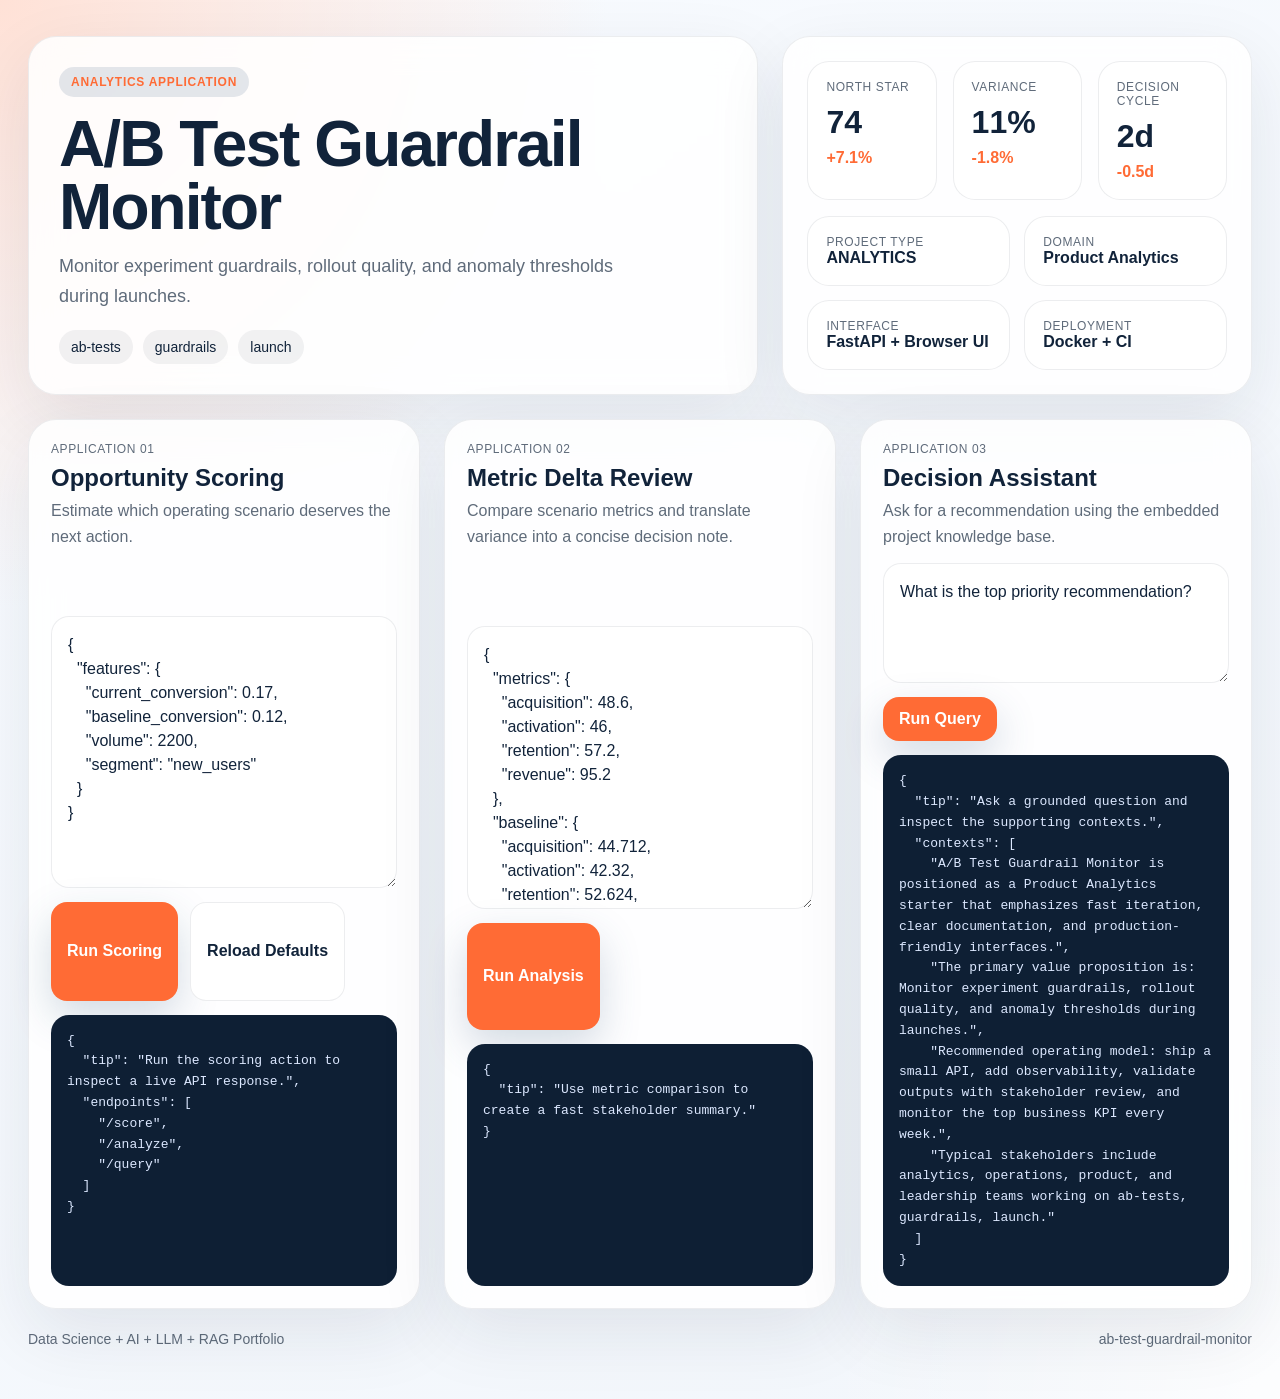
==== src/app/web/index.html @ 6996dd02 "Publish production-ready portfolio project" ====
<!doctype html>
        <html lang="en">
        <head>
          <meta charset="utf-8">
          <meta name="viewport" content="width=device-width, initial-scale=1">
          <title>A/B Test Guardrail Monitor</title>
          <link rel="stylesheet" href="./styles.css">
          <style>:root { --accent: #ff6b35; }</style>
        </head>
        <body>
          <div class="page">
            <section class="hero">
              <div class="panel hero-copy">
                <span class="eyebrow">Analytics Application</span>
                <h1 id="project-title">A/B Test Guardrail Monitor</h1>
                <p id="project-summary" class="lead">Monitor experiment guardrails, rollout quality, and anomaly thresholds during launches.</p>
                <ul id="project-tags" class="tag-list">
                  <li>ab-tests</li><li>guardrails</li><li>launch</li>
                </ul>
              </div>
              <div class="panel hero-side">
                <div class="metric-grid">
                  <article class='card'><span>North Star</span><strong>74</strong><em>+7.1%</em></article>
<article class='card'><span>Variance</span><strong>11%</strong><em>-1.8%</em></article>
<article class='card'><span>Decision Cycle</span><strong>2d</strong><em>-0.5d</em></article>
                </div>
                <div class="mini-grid">
                  <article class='mini-card'><span>Project Type</span><strong>ANALYTICS</strong></article><article class='mini-card'><span>Domain</span><strong>Product Analytics</strong></article><article class='mini-card'><span>Interface</span><strong>FastAPI + Browser UI</strong></article><article class='mini-card'><span>Deployment</span><strong>Docker + CI</strong></article>
                </div>
              </div>
            </section>
            <section class="app-grid">
              <article class="panel module">
                <div class="module-header">
                  <span>Application 01</span>
                  <h2>Opportunity Scoring</h2>
                  <p>Estimate which operating scenario deserves the next action.</p>
                </div>
                <textarea id="score-input"></textarea>
                <div class="button-row">
                  <button id="run-score">Run Scoring</button>
                  <button id="load-defaults" class="secondary" type="button">Reload Defaults</button>
                </div>
                <pre id="score-output"></pre>
              </article>
              <article class="panel module">
                <div class="module-header">
                  <span>Application 02</span>
                  <h2>Metric Delta Review</h2>
                  <p>Compare scenario metrics and translate variance into a concise decision note.</p>
                </div>
                <textarea id="analyze-input"></textarea>
                <div class="button-row">
                  <button id="run-analyze">Run Analysis</button>
                </div>
                <pre id="analyze-output"></pre>
              </article>
              <article class="panel module">
                <div class="module-header">
                  <span>Application 03</span>
                  <h2>Decision Assistant</h2>
                  <p>Ask for a recommendation using the embedded project knowledge base.</p>
                </div>
                <textarea id="query-input" class="query-input"></textarea>
                <div class="button-row">
                  <button id="run-query">Run Query</button>
                </div>
                <pre id="query-output"></pre>
              </article>
            </section>
            <footer class="footer">
              <span>Data Science + AI + LLM + RAG Portfolio</span>
              <span>ab-test-guardrail-monitor</span>
            </footer>
          </div>
          <script id="bootstrap-data" type="application/json">{"project": {"slug": "ab-test-guardrail-monitor", "title": "A/B Test Guardrail Monitor", "project_type": "analytics", "domain": "Product Analytics", "summary": "Monitor experiment guardrails, rollout quality, and anomaly thresholds during launches.", "tags": ["ab-tests", "guardrails", "launch"]}, "sample_features": {"current_conversion": 0.17, "baseline_conversion": 0.12, "volume": 2200, "segment": "new_users"}, "sample_metrics": {"acquisition": 48.6, "activation": 46.0, "retention": 57.2, "revenue": 95.2}, "sample_query": "What is the top priority recommendation?", "knowledge_base": ["A/B Test Guardrail Monitor is positioned as a Product Analytics starter that emphasizes fast iteration, clear documentation, and production-friendly interfaces.", "The primary value proposition is: Monitor experiment guardrails, rollout quality, and anomaly thresholds during launches.", "Recommended operating model: ship a small API, add observability, validate outputs with stakeholder review, and monitor the top business KPI every week.", "Typical stakeholders include analytics, operations, product, and leadership teams working on ab-tests, guardrails, launch."], "dashboard_metrics": [{"label": "North Star", "value": "74", "delta": "+7.1%"}, {"label": "Variance", "value": "11%", "delta": "-1.8%"}, {"label": "Decision Cycle", "value": "2d", "delta": "-0.5d"}]}</script>
          <script src="./app.js"></script>
        </body>
        </html>
---- src/app/web/styles.css ----
:root {
  --accent: #3d5a80;
  --accent-soft: rgba(61, 90, 128, 0.14);
  --bg: #f2f6fb;
  --card: rgba(255, 255, 255, 0.86);
  --line: rgba(16, 32, 51, 0.08);
  --ink: #11233a;
  --muted: #5f6b7a;
  --success: #2a9d8f;
}
* { box-sizing: border-box; }
html, body { margin: 0; min-height: 100%; }
body {
  font-family: "Avenir Next", "Segoe UI", sans-serif;
  color: var(--ink);
  background:
    radial-gradient(circle at top left, color-mix(in srgb, var(--accent) 20%, white), transparent 32%),
    radial-gradient(circle at bottom right, rgba(255,255,255,0.82), transparent 24%),
    linear-gradient(145deg, #f8fbff, var(--bg));
}
.page {
  max-width: 1320px;
  margin: 0 auto;
  padding: 36px 28px 52px;
}
.hero {
  display: grid;
  grid-template-columns: 1.4fr 0.9fr;
  gap: 24px;
  margin-bottom: 24px;
}
.panel {
  background: var(--card);
  border: 1px solid var(--line);
  border-radius: 28px;
  box-shadow: 0 24px 70px rgba(17, 35, 58, 0.09);
  backdrop-filter: blur(16px);
}
.hero-copy {
  padding: 30px;
}
.eyebrow {
  display: inline-flex;
  align-items: center;
  gap: 8px;
  padding: 8px 12px;
  background: var(--accent-soft);
  color: var(--accent);
  border-radius: 999px;
  text-transform: uppercase;
  letter-spacing: 0.06em;
  font-size: 12px;
  font-weight: 700;
}
h1 {
  margin: 16px 0 14px;
  font-size: clamp(2.2rem, 5vw, 4rem);
  line-height: 0.98;
  letter-spacing: -0.03em;
}
.lead {
  font-size: 18px;
  line-height: 1.65;
  color: var(--muted);
  max-width: 60ch;
  margin: 0;
}
.tag-list {
  display: flex;
  flex-wrap: wrap;
  gap: 10px;
  list-style: none;
  margin: 18px 0 0;
  padding: 0;
}
.tag-list li {
  padding: 9px 12px;
  border-radius: 999px;
  background: rgba(17, 35, 58, 0.06);
  color: var(--ink);
  font-size: 14px;
}
.hero-side {
  padding: 24px;
  display: grid;
  gap: 16px;
  align-content: space-between;
}
.metric-grid {
  display: grid;
  grid-template-columns: repeat(3, minmax(0, 1fr));
  gap: 16px;
}
.metric-card,
.mini-card,
.card {
  background: white;
  border: 1px solid var(--line);
  border-radius: 22px;
  padding: 18px;
}
.metric-card span,
.card span,
.mini-card span,
.module-header span {
  display: block;
  color: var(--muted);
  text-transform: uppercase;
  letter-spacing: 0.05em;
  font-size: 12px;
}
.metric-card strong,
.card strong {
  display: block;
  font-size: 32px;
  margin-top: 10px;
}
.metric-card em,
.card em {
  display: inline-block;
  margin-top: 8px;
  font-style: normal;
  color: var(--accent);
  font-weight: 700;
}
.mini-grid {
  display: grid;
  grid-template-columns: repeat(2, minmax(0, 1fr));
  gap: 14px;
}
.app-grid {
  display: grid;
  grid-template-columns: repeat(3, minmax(0, 1fr));
  gap: 24px;
}
.module {
  padding: 22px;
  display: grid;
  gap: 14px;
}
.module-header h2 {
  margin: 8px 0 6px;
  font-size: 24px;
}
.module-header p {
  margin: 0;
  color: var(--muted);
  line-height: 1.6;
}
textarea, input, button {
  font: inherit;
}
textarea {
  width: 100%;
  min-height: 220px;
  resize: vertical;
  border: 1px solid var(--line);
  border-radius: 18px;
  padding: 16px;
  background: rgba(255,255,255,0.92);
  color: var(--ink);
  line-height: 1.5;
}
.query-input {
  min-height: 120px;
}
button {
  border: 0;
  border-radius: 16px;
  background: var(--accent);
  color: white;
  padding: 13px 16px;
  font-weight: 700;
  cursor: pointer;
  box-shadow: 0 16px 40px rgba(61, 90, 128, 0.22);
}
button.secondary {
  background: white;
  color: var(--ink);
  border: 1px solid var(--line);
  box-shadow: none;
}
.button-row {
  display: flex;
  gap: 12px;
  flex-wrap: wrap;
}
pre {
  margin: 0;
  white-space: pre-wrap;
  word-break: break-word;
  background: #0e1f34;
  color: #dce8ff;
  border-radius: 18px;
  padding: 16px;
  min-height: 180px;
  font-size: 13px;
  line-height: 1.6;
  overflow: auto;
}
.footer {
  display: flex;
  justify-content: space-between;
  margin-top: 22px;
  color: var(--muted);
  font-size: 14px;
}
@media (max-width: 1080px) {
  .hero, .app-grid { grid-template-columns: 1fr; }
  .metric-grid { grid-template-columns: 1fr; }
}
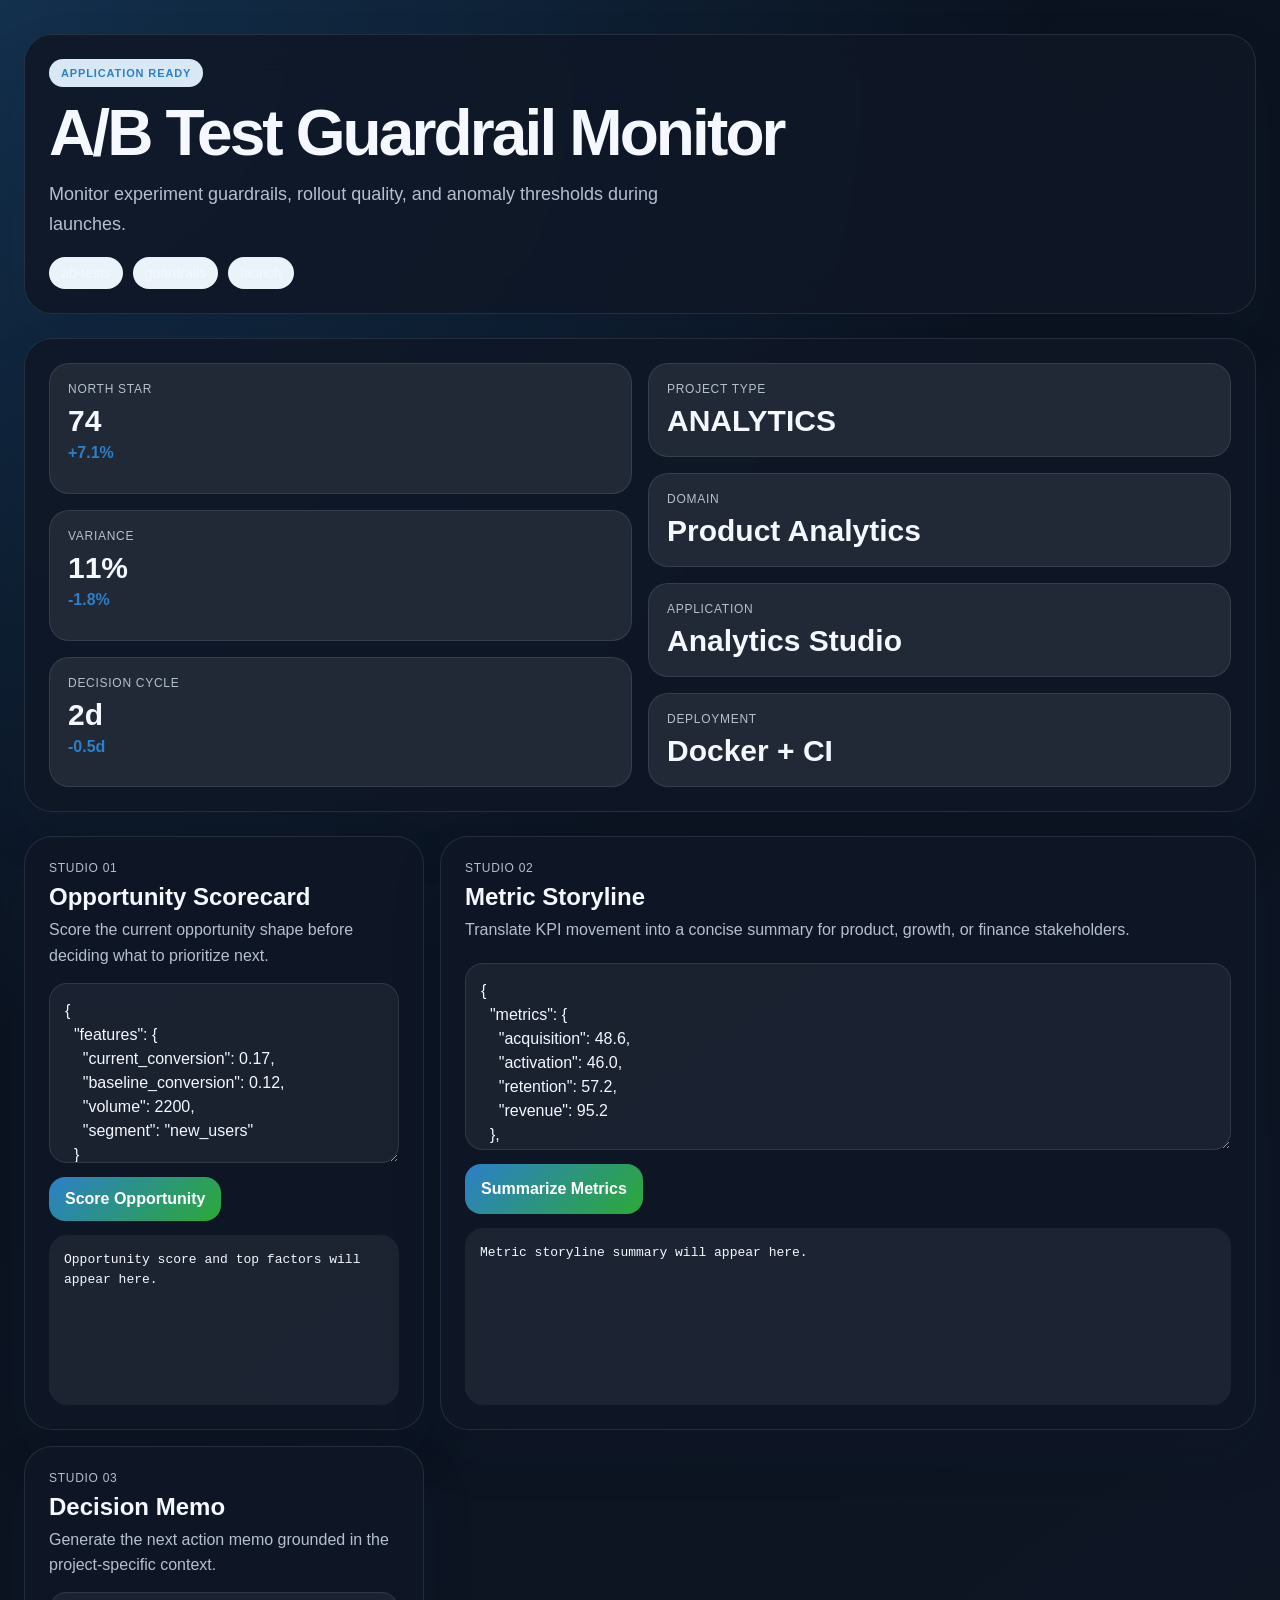
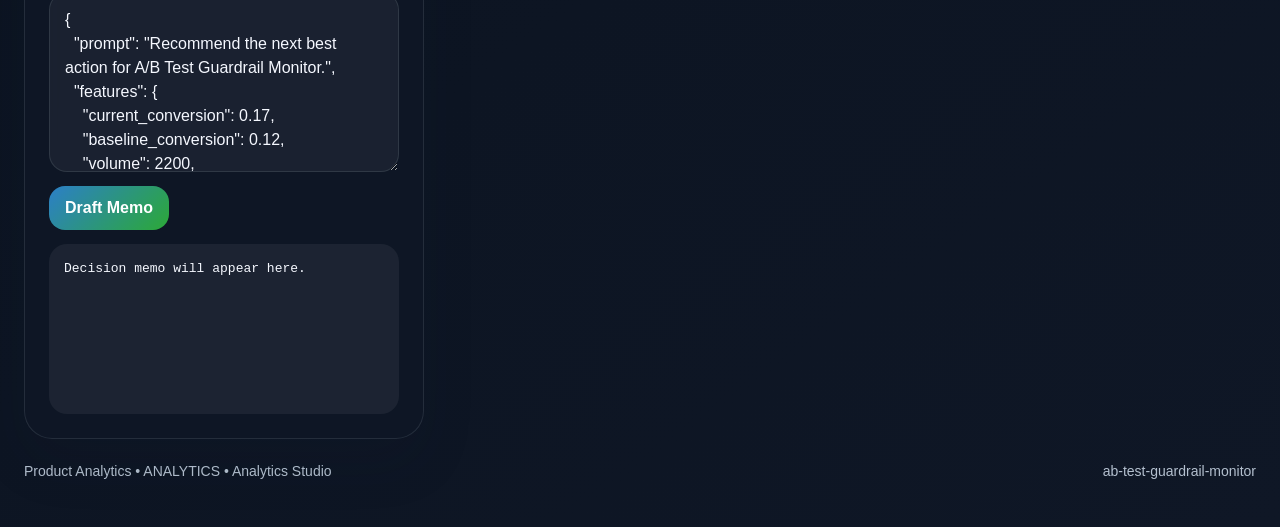
==== commit 17405457: "Publish production-ready portfolio project" ====
--- a/src/app/web/index.html
+++ b/src/app/web/index.html
@@ -6,13 +6,12 @@
           <meta name="viewport" content="width=device-width, initial-scale=1">
           <title>A/B Test Guardrail Monitor</title>
           <link rel="stylesheet" href="./styles.css">
-          <style>:root { --accent: #ff6b35; }</style>
         </head>
-        <body>
-          <div class="page">
+        <body class="surface-ink">
+          <div class="page layout-stack eyebrow-solid headline-tall modules-3 hero-align-split">
             <section class="hero">
               <div class="panel hero-copy">
-                <span class="eyebrow">Analytics Application</span>
+                <span class="eyebrow" data-health>Analytics Studio</span>
                 <h1 id="project-title">A/B Test Guardrail Monitor</h1>
                 <p id="project-summary" class="lead">Monitor experiment guardrails, rollout quality, and anomaly thresholds during launches.</p>
                 <ul id="project-tags" class="tag-list">
@@ -26,55 +25,88 @@
 <article class='card'><span>Decision Cycle</span><strong>2d</strong><em>-0.5d</em></article>
                 </div>
                 <div class="mini-grid">
-                  <article class='mini-card'><span>Project Type</span><strong>ANALYTICS</strong></article><article class='mini-card'><span>Domain</span><strong>Product Analytics</strong></article><article class='mini-card'><span>Interface</span><strong>FastAPI + Browser UI</strong></article><article class='mini-card'><span>Deployment</span><strong>Docker + CI</strong></article>
+                  <article class='mini-card'><span>Project Type</span><strong>ANALYTICS</strong></article><article class='mini-card'><span>Domain</span><strong>Product Analytics</strong></article><article class='mini-card'><span>Application</span><strong>Analytics Studio</strong></article><article class='mini-card'><span>Deployment</span><strong>Docker + CI</strong></article>
                 </div>
               </div>
             </section>
             <section class="app-grid">
-              <article class="panel module">
-                <div class="module-header">
-                  <span>Application 01</span>
-                  <h2>Opportunity Scoring</h2>
-                  <p>Estimate which operating scenario deserves the next action.</p>
-                </div>
-                <textarea id="score-input"></textarea>
-                <div class="button-row">
-                  <button id="run-score">Run Scoring</button>
-                  <button id="load-defaults" class="secondary" type="button">Reload Defaults</button>
-                </div>
-                <pre id="score-output"></pre>
-              </article>
-              <article class="panel module">
-                <div class="module-header">
-                  <span>Application 02</span>
-                  <h2>Metric Delta Review</h2>
-                  <p>Compare scenario metrics and translate variance into a concise decision note.</p>
-                </div>
-                <textarea id="analyze-input"></textarea>
-                <div class="button-row">
-                  <button id="run-analyze">Run Analysis</button>
-                </div>
-                <pre id="analyze-output"></pre>
-              </article>
-              <article class="panel module">
-                <div class="module-header">
-                  <span>Application 03</span>
-                  <h2>Decision Assistant</h2>
-                  <p>Ask for a recommendation using the embedded project knowledge base.</p>
-                </div>
-                <textarea id="query-input" class="query-input"></textarea>
-                <div class="button-row">
-                  <button id="run-query">Run Query</button>
-                </div>
-                <pre id="query-output"></pre>
-              </article>
+              <article class="panel module js-module span-normal">
+          <div class="module-header">
+            <span>Studio 01</span>
+            <h2>Opportunity Scorecard</h2>
+            <p>Score the current opportunity shape before deciding what to prioritize next.</p>
+          </div>
+          <textarea class="js-input">{
+  &quot;features&quot;: {
+    &quot;current_conversion&quot;: 0.17,
+    &quot;baseline_conversion&quot;: 0.12,
+    &quot;volume&quot;: 2200,
+    &quot;segment&quot;: &quot;new_users&quot;
+  }
+}</textarea>
+          <div class="button-row">
+            <button class="js-run" data-endpoint="/score" data-input-mode="json">Score Opportunity</button>
+          </div>
+          <pre class="js-output">Opportunity score and top factors will appear here.</pre>
+        </article>
+<article class="panel module js-module span-wide">
+          <div class="module-header">
+            <span>Studio 02</span>
+            <h2>Metric Storyline</h2>
+            <p>Translate KPI movement into a concise summary for product, growth, or finance stakeholders.</p>
+          </div>
+          <textarea class="js-input">{
+  &quot;metrics&quot;: {
+    &quot;acquisition&quot;: 48.6,
+    &quot;activation&quot;: 46.0,
+    &quot;retention&quot;: 57.2,
+    &quot;revenue&quot;: 95.2
+  },
+  &quot;baseline&quot;: {
+    &quot;acquisition&quot;: 44.71,
+    &quot;activation&quot;: 42.32,
+    &quot;retention&quot;: 52.62,
+    &quot;revenue&quot;: 87.58
+  }
+}</textarea>
+          <div class="button-row">
+            <button class="js-run" data-endpoint="/analyze" data-input-mode="json">Summarize Metrics</button>
+          </div>
+          <pre class="js-output">Metric storyline summary will appear here.</pre>
+        </article>
+<article class="panel module js-module span-normal">
+          <div class="module-header">
+            <span>Studio 03</span>
+            <h2>Decision Memo</h2>
+            <p>Generate the next action memo grounded in the project-specific context.</p>
+          </div>
+          <textarea class="js-input">{
+  &quot;prompt&quot;: &quot;Recommend the next best action for A/B Test Guardrail Monitor.&quot;,
+  &quot;features&quot;: {
+    &quot;current_conversion&quot;: 0.17,
+    &quot;baseline_conversion&quot;: 0.12,
+    &quot;volume&quot;: 2200,
+    &quot;segment&quot;: &quot;new_users&quot;
+  },
+  &quot;metrics&quot;: {
+    &quot;acquisition&quot;: 48.6,
+    &quot;activation&quot;: 46.0,
+    &quot;retention&quot;: 57.2,
+    &quot;revenue&quot;: 95.2
+  }
+}</textarea>
+          <div class="button-row">
+            <button class="js-run" data-endpoint="/recommend" data-input-mode="json">Draft Memo</button>
+          </div>
+          <pre class="js-output">Decision memo will appear here.</pre>
+        </article>
             </section>
             <footer class="footer">
-              <span>Data Science + AI + LLM + RAG Portfolio</span>
+              <span>Product Analytics • ANALYTICS • Analytics Studio</span>
               <span>ab-test-guardrail-monitor</span>
             </footer>
           </div>
-          <script id="bootstrap-data" type="application/json">{"project": {"slug": "ab-test-guardrail-monitor", "title": "A/B Test Guardrail Monitor", "project_type": "analytics", "domain": "Product Analytics", "summary": "Monitor experiment guardrails, rollout quality, and anomaly thresholds during launches.", "tags": ["ab-tests", "guardrails", "launch"]}, "sample_features": {"current_conversion": 0.17, "baseline_conversion": 0.12, "volume": 2200, "segment": "new_users"}, "sample_metrics": {"acquisition": 48.6, "activation": 46.0, "retention": 57.2, "revenue": 95.2}, "sample_query": "What is the top priority recommendation?", "knowledge_base": ["A/B Test Guardrail Monitor is positioned as a Product Analytics starter that emphasizes fast iteration, clear documentation, and production-friendly interfaces.", "The primary value proposition is: Monitor experiment guardrails, rollout quality, and anomaly thresholds during launches.", "Recommended operating model: ship a small API, add observability, validate outputs with stakeholder review, and monitor the top business KPI every week.", "Typical stakeholders include analytics, operations, product, and leadership teams working on ab-tests, guardrails, launch."], "dashboard_metrics": [{"label": "North Star", "value": "74", "delta": "+7.1%"}, {"label": "Variance", "value": "11%", "delta": "-1.8%"}, {"label": "Decision Cycle", "value": "2d", "delta": "-0.5d"}]}</script>
+          <script id="bootstrap-data" type="application/json">{"project": {"slug": "ab-test-guardrail-monitor", "title": "A/B Test Guardrail Monitor", "project_type": "analytics", "domain": "Product Analytics", "summary": "Monitor experiment guardrails, rollout quality, and anomaly thresholds during launches.", "tags": ["ab-tests", "guardrails", "launch"]}, "app_archetype": "studio", "ui_profile": {"layout": "stack", "surface": "ink", "font_stack": "\"Avenir Next\", \"Segoe UI\", sans-serif", "radius": 28, "shadow": 54, "eyebrow_style": "solid", "module_columns": 3, "hero_align": "split", "headline_mode": "tall"}, "app_modules": [{"label": "Studio 01", "title": "Opportunity Scorecard", "description": "Score the current opportunity shape before deciding what to prioritize next.", "endpoint": "/score", "input_mode": "json", "cta": "Score Opportunity", "prefill": "{\n  \"features\": {\n    \"current_conversion\": 0.17,\n    \"baseline_conversion\": 0.12,\n    \"volume\": 2200,\n    \"segment\": \"new_users\"\n  }\n}", "hint": "Opportunity score and top factors will appear here.", "span": "normal"}, {"label": "Studio 02", "title": "Metric Storyline", "description": "Translate KPI movement into a concise summary for product, growth, or finance stakeholders.", "endpoint": "/analyze", "input_mode": "json", "cta": "Summarize Metrics", "prefill": "{\n  \"metrics\": {\n    \"acquisition\": 48.6,\n    \"activation\": 46.0,\n    \"retention\": 57.2,\n    \"revenue\": 95.2\n  },\n  \"baseline\": {\n    \"acquisition\": 44.71,\n    \"activation\": 42.32,\n    \"retention\": 52.62,\n    \"revenue\": 87.58\n  }\n}", "hint": "Metric storyline summary will appear here.", "span": "wide"}, {"label": "Studio 03", "title": "Decision Memo", "description": "Generate the next action memo grounded in the project-specific context.", "endpoint": "/recommend", "input_mode": "json", "cta": "Draft Memo", "prefill": "{\n  \"prompt\": \"Recommend the next best action for A/B Test Guardrail Monitor.\",\n  \"features\": {\n    \"current_conversion\": 0.17,\n    \"baseline_conversion\": 0.12,\n    \"volume\": 2200,\n    \"segment\": \"new_users\"\n  },\n  \"metrics\": {\n    \"acquisition\": 48.6,\n    \"activation\": 46.0,\n    \"retention\": 57.2,\n    \"revenue\": 95.2\n  }\n}", "hint": "Decision memo will appear here.", "span": "normal"}], "sample_features": {"current_conversion": 0.17, "baseline_conversion": 0.12, "volume": 2200, "segment": "new_users"}, "sample_metrics": {"acquisition": 48.6, "activation": 46.0, "retention": 57.2, "revenue": 95.2}, "knowledge_base": ["A/B Test Guardrail Monitor is positioned as a Product Analytics starter that emphasizes fast iteration, clear documentation, and production-friendly interfaces.", "The primary value proposition is: Monitor experiment guardrails, rollout quality, and anomaly thresholds during launches.", "Recommended operating model: ship a small API, add observability, validate outputs with stakeholder review, and monitor the top business KPI every week.", "Typical stakeholders include analytics, operations, product, and leadership teams working on ab-tests, guardrails, launch."], "dashboard_metrics": [{"label": "North Star", "value": "74", "delta": "+7.1%"}, {"label": "Variance", "value": "11%", "delta": "-1.8%"}, {"label": "Decision Cycle", "value": "2d", "delta": "-0.5d"}]}</script>
           <script src="./app.js"></script>
         </body>
         </html>
--- a/src/app/web/styles.css
+++ b/src/app/web/styles.css
@@ -1,141 +1,185 @@
 
 :root {
-  --accent: #3d5a80;
-  --accent-soft: rgba(61, 90, 128, 0.14);
-  --bg: #f2f6fb;
+  --accent: #2c7fc8;
+  --accent-2: #2ca937;
+  --accent-soft: color-mix(in srgb, var(--accent) 18%, white);
+  --radius: 28px;
+  --shadow-size: 54px;
+  --font-stack: "Avenir Next", "Segoe UI", sans-serif;
+  --bg: #f4f7fb;
   --card: rgba(255, 255, 255, 0.86);
   --line: rgba(16, 32, 51, 0.08);
-  --ink: #11233a;
+  --ink: #102033;
   --muted: #5f6b7a;
-  --success: #2a9d8f;
+  --output-bg: #0d1b2e;
+  --output-ink: #dae8ff;
 }
 * { box-sizing: border-box; }
 html, body { margin: 0; min-height: 100%; }
 body {
-  font-family: "Avenir Next", "Segoe UI", sans-serif;
+  font-family: var(--font-stack);
   color: var(--ink);
-  background:
-    radial-gradient(circle at top left, color-mix(in srgb, var(--accent) 20%, white), transparent 32%),
-    radial-gradient(circle at bottom right, rgba(255,255,255,0.82), transparent 24%),
-    linear-gradient(145deg, #f8fbff, var(--bg));
+  background: linear-gradient(145deg, #f8fbff, var(--bg));
+}
+body.surface-mist {
+  --bg: #eef4fb;
+  background:
+    radial-gradient(circle at top left, color-mix(in srgb, var(--accent) 18%, white), transparent 34%),
+    linear-gradient(145deg, #fbfdff, var(--bg));
+}
+body.surface-aurora {
+  --bg: #edf1ff;
+  background:
+    radial-gradient(circle at 0% 0%, color-mix(in srgb, var(--accent) 22%, white), transparent 38%),
+    radial-gradient(circle at 100% 100%, color-mix(in srgb, var(--accent-2) 20%, white), transparent 28%),
+    linear-gradient(135deg, #f7f8ff, var(--bg));
+}
+body.surface-sand {
+  --bg: #f5efe8;
+  --card: rgba(255, 251, 246, 0.9);
+  background:
+    linear-gradient(135deg, rgba(255,255,255,0.82), rgba(245, 239, 232, 0.98)),
+    radial-gradient(circle at top right, color-mix(in srgb, var(--accent) 16%, white), transparent 32%);
+}
+body.surface-slate {
+  --bg: #ecf0f7;
+  --card: rgba(248, 250, 255, 0.88);
+  background:
+    linear-gradient(160deg, #f7f9fc, var(--bg)),
+    radial-gradient(circle at bottom left, color-mix(in srgb, var(--accent-2) 16%, white), transparent 34%);
+}
+body.surface-paper {
+  --bg: #f8f8f4;
+  --card: rgba(255,255,255,0.93);
+  background:
+    linear-gradient(180deg, #fffefb, var(--bg));
+}
+body.surface-ink {
+  --bg: #0f1726;
+  --card: rgba(15, 23, 38, 0.88);
+  --line: rgba(226, 238, 255, 0.1);
+  --ink: #f5f8ff;
+  --muted: #b4c0cf;
+  --output-bg: rgba(255,255,255,0.06);
+  --output-ink: #f5f8ff;
+  background:
+    radial-gradient(circle at top left, color-mix(in srgb, var(--accent) 28%, transparent), transparent 42%),
+    linear-gradient(145deg, #09111d, var(--bg));
 }
 .page {
-  max-width: 1320px;
+  max-width: 1360px;
   margin: 0 auto;
-  padding: 36px 28px 52px;
-}
-.hero {
-  display: grid;
-  grid-template-columns: 1.4fr 0.9fr;
+  padding: 34px 24px 48px;
+  display: grid;
   gap: 24px;
-  margin-bottom: 24px;
 }
 .panel {
   background: var(--card);
   border: 1px solid var(--line);
-  border-radius: 28px;
-  box-shadow: 0 24px 70px rgba(17, 35, 58, 0.09);
-  backdrop-filter: blur(16px);
-}
-.hero-copy {
-  padding: 30px;
+  border-radius: var(--radius);
+  box-shadow: 0 24px var(--shadow-size) rgba(16, 32, 51, 0.1);
+  backdrop-filter: blur(18px);
+}
+.hero {
+  display: grid;
+  gap: 24px;
+}
+.hero-copy,
+.hero-side,
+.module {
+  padding: 24px;
 }
 .eyebrow {
   display: inline-flex;
   align-items: center;
   gap: 8px;
   padding: 8px 12px;
+  border-radius: 999px;
   background: var(--accent-soft);
   color: var(--accent);
-  border-radius: 999px;
   text-transform: uppercase;
-  letter-spacing: 0.06em;
-  font-size: 12px;
-  font-weight: 700;
+  letter-spacing: 0.08em;
+  font-size: 11px;
+  font-weight: 800;
+}
+.page.eyebrow-outline .eyebrow {
+  background: transparent;
+  border: 1px solid color-mix(in srgb, var(--accent) 40%, white);
+}
+.page.eyebrow-soft .eyebrow {
+  background: color-mix(in srgb, var(--accent) 12%, white);
+  color: color-mix(in srgb, var(--accent) 82%, black);
 }
 h1 {
-  margin: 16px 0 14px;
-  font-size: clamp(2.2rem, 5vw, 4rem);
-  line-height: 0.98;
-  letter-spacing: -0.03em;
-}
+  margin: 14px 0 12px;
+  font-size: clamp(2.2rem, 5vw, 4.4rem);
+  line-height: 0.96;
+  letter-spacing: -0.045em;
+}
+.page.headline-compact h1 { max-width: 10ch; }
+.page.headline-tall h1 { line-height: 1.03; font-size: clamp(2.4rem, 5vw, 4.8rem); }
 .lead {
+  margin: 0;
   font-size: 18px;
-  line-height: 1.65;
+  line-height: 1.68;
   color: var(--muted);
-  max-width: 60ch;
-  margin: 0;
+  max-width: 62ch;
 }
 .tag-list {
+  list-style: none;
   display: flex;
   flex-wrap: wrap;
   gap: 10px;
-  list-style: none;
   margin: 18px 0 0;
   padding: 0;
 }
 .tag-list li {
-  padding: 9px 12px;
+  padding: 8px 12px;
   border-radius: 999px;
-  background: rgba(17, 35, 58, 0.06);
+  background: color-mix(in srgb, var(--accent) 10%, white);
   color: var(--ink);
   font-size: 14px;
 }
 .hero-side {
-  padding: 24px;
   display: grid;
   gap: 16px;
-  align-content: space-between;
-}
-.metric-grid {
-  display: grid;
-  grid-template-columns: repeat(3, minmax(0, 1fr));
+}
+.metric-grid,
+.mini-grid,
+.app-grid {
+  display: grid;
   gap: 16px;
 }
-.metric-card,
-.mini-card,
-.card {
-  background: white;
+.card,
+.mini-card {
+  background: color-mix(in srgb, var(--card) 92%, white);
   border: 1px solid var(--line);
-  border-radius: 22px;
+  border-radius: calc(var(--radius) - 8px);
   padding: 18px;
 }
-.metric-card span,
 .card span,
 .mini-card span,
 .module-header span {
   display: block;
   color: var(--muted);
   text-transform: uppercase;
-  letter-spacing: 0.05em;
+  letter-spacing: 0.06em;
   font-size: 12px;
 }
-.metric-card strong,
-.card strong {
+.card strong,
+.mini-card strong {
   display: block;
-  font-size: 32px;
-  margin-top: 10px;
-}
-.metric-card em,
+  margin-top: 8px;
+  font-size: 30px;
+}
 .card em {
   display: inline-block;
-  margin-top: 8px;
+  margin-top: 6px;
   font-style: normal;
   color: var(--accent);
   font-weight: 700;
 }
-.mini-grid {
-  display: grid;
-  grid-template-columns: repeat(2, minmax(0, 1fr));
-  gap: 14px;
-}
-.app-grid {
-  display: grid;
-  grid-template-columns: repeat(3, minmax(0, 1fr));
-  gap: 24px;
-}
 .module {
-  padding: 22px;
   display: grid;
   gap: 14px;
 }
@@ -148,65 +192,157 @@
   color: var(--muted);
   line-height: 1.6;
 }
-textarea, input, button {
+textarea,
+button {
   font: inherit;
 }
 textarea {
   width: 100%;
-  min-height: 220px;
+  min-height: 180px;
   resize: vertical;
   border: 1px solid var(--line);
-  border-radius: 18px;
-  padding: 16px;
-  background: rgba(255,255,255,0.92);
+  border-radius: calc(var(--radius) - 10px);
+  padding: 15px;
+  background: rgba(255,255,255,0.82);
   color: var(--ink);
   line-height: 1.5;
 }
-.query-input {
-  min-height: 120px;
+body.surface-ink textarea {
+  background: rgba(255,255,255,0.05);
+}
+.module-input-text {
+  min-height: 110px;
+}
+.button-row {
+  display: flex;
+  flex-wrap: wrap;
+  gap: 10px;
 }
 button {
   border: 0;
   border-radius: 16px;
-  background: var(--accent);
+  background: linear-gradient(135deg, var(--accent), var(--accent-2));
   color: white;
   padding: 13px 16px;
   font-weight: 700;
   cursor: pointer;
-  box-shadow: 0 16px 40px rgba(61, 90, 128, 0.22);
-}
-button.secondary {
-  background: white;
-  color: var(--ink);
-  border: 1px solid var(--line);
-  box-shadow: none;
-}
-.button-row {
-  display: flex;
-  gap: 12px;
-  flex-wrap: wrap;
 }
 pre {
   margin: 0;
   white-space: pre-wrap;
   word-break: break-word;
-  background: #0e1f34;
-  color: #dce8ff;
-  border-radius: 18px;
-  padding: 16px;
-  min-height: 180px;
+  background: var(--output-bg);
+  color: var(--output-ink);
+  border-radius: calc(var(--radius) - 10px);
+  padding: 15px;
+  min-height: 170px;
+  line-height: 1.58;
   font-size: 13px;
-  line-height: 1.6;
   overflow: auto;
 }
 .footer {
   display: flex;
   justify-content: space-between;
-  margin-top: 22px;
   color: var(--muted);
   font-size: 14px;
 }
-@media (max-width: 1080px) {
-  .hero, .app-grid { grid-template-columns: 1fr; }
-  .metric-grid { grid-template-columns: 1fr; }
-}
+.page.layout-horizon .hero {
+  grid-template-columns: 1.45fr 1fr;
+  align-items: stretch;
+}
+.page.layout-horizon.modules-2 .app-grid,
+.page.layout-horizon.modules-3 .app-grid {
+  grid-template-columns: repeat(3, minmax(0, 1fr));
+}
+.page.layout-rail .hero {
+  grid-template-columns: 0.92fr 1.08fr;
+}
+.page.layout-rail .hero-copy {
+  padding-top: 34px;
+}
+.page.layout-rail .app-grid {
+  grid-template-columns: repeat(2, minmax(0, 1fr));
+}
+.page.layout-folio .hero {
+  grid-template-columns: 1fr;
+}
+.page.layout-folio .hero-copy {
+  text-align: center;
+}
+.page.layout-folio .lead {
+  margin-inline: auto;
+}
+.page.layout-folio .tag-list {
+  justify-content: center;
+}
+.page.layout-folio .metric-grid {
+  grid-template-columns: repeat(3, minmax(0, 1fr));
+}
+.page.layout-folio .mini-grid {
+  grid-template-columns: repeat(4, minmax(0, 1fr));
+}
+.page.layout-folio .app-grid {
+  grid-template-columns: repeat(2, minmax(0, 1fr));
+}
+.page.layout-board .hero {
+  grid-template-columns: 1fr;
+}
+.page.layout-board .hero-side {
+  grid-template-columns: 1.2fr 0.8fr;
+  align-items: start;
+}
+.page.layout-board .metric-grid {
+  grid-template-columns: repeat(3, minmax(0, 1fr));
+}
+.page.layout-board .app-grid {
+  grid-template-columns: repeat(4, minmax(0, 1fr));
+}
+.page.layout-stack .hero {
+  grid-template-columns: 1fr;
+}
+.page.layout-stack .hero-side {
+  grid-template-columns: repeat(2, minmax(0, 1fr));
+}
+.page.layout-stack .app-grid {
+  grid-template-columns: repeat(3, minmax(0, 1fr));
+}
+.page.layout-console .hero {
+  grid-template-columns: 1.1fr 0.9fr;
+}
+.page.layout-console .panel,
+.page.layout-console .card,
+.page.layout-console .mini-card {
+  border-radius: 18px;
+}
+.page.modules-2 .app-grid {
+  grid-template-columns: repeat(2, minmax(0, 1fr));
+}
+.module.span-wide {
+  grid-column: span 2;
+}
+.hero-align-center .hero-copy {
+  text-align: center;
+}
+.hero-align-center .lead,
+.hero-align-center .tag-list {
+  margin-inline: auto;
+  justify-content: center;
+}
+@media (max-width: 1120px) {
+  .page.layout-horizon .hero,
+  .page.layout-rail .hero,
+  .page.layout-console .hero,
+  .page.layout-board .hero-side,
+  .page.layout-folio .mini-grid,
+  .page.layout-stack .hero-side,
+  .page.modules-2 .app-grid,
+  .page.layout-board .app-grid,
+  .page.layout-stack .app-grid,
+  .page.layout-horizon.modules-3 .app-grid,
+  .page.layout-folio .app-grid {
+    grid-template-columns: 1fr;
+  }
+  .module.span-wide {
+    grid-column: auto;
+  }
+}
